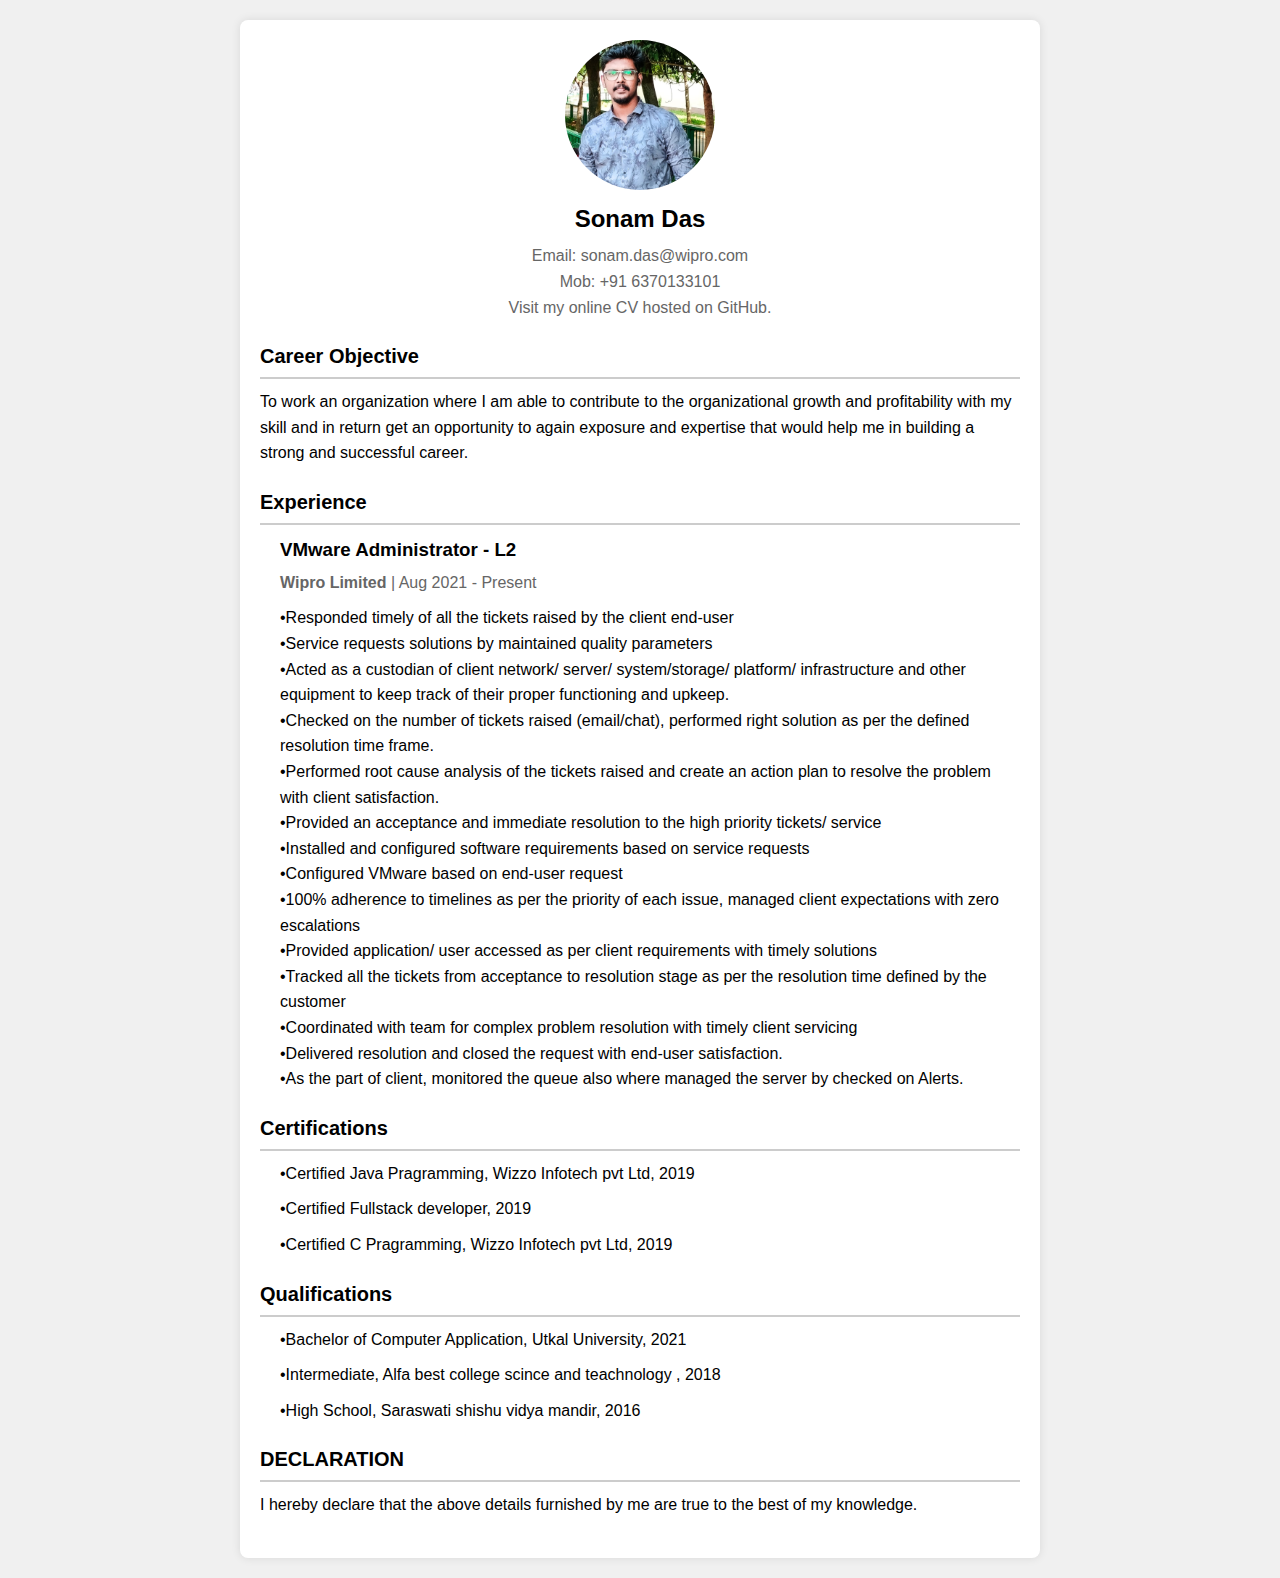
==== index.html @ 83467e9b "Add resume content" ====
<html>
<head>
    <title>My CV</title>
    <link rel="stylesheet" href="styles.css">
</head>
<body>
    <div class="container">
        <header>
            <div class="profile">
                <img src="photo.jpeg" alt="Profile Photo">
                <h1>Sonam Das</h1>
                <p>Email: sonam.das@wipro.com</p>
                <p>Mob: +91 6370133101</p>
                <p>Visit my online CV hosted on GitHub</a>.</p>
            </div>
        </header>
        
        <section class="career-objective">
            <h2>Career Objective</h2>
            <p>To work an organization where I am able to contribute to the organizational growth and profitability with my skill and in return get an opportunity to again exposure and expertise that would help me in building a strong and successful career.</p>
        </section>
       <section class="experience">
            <h2>Experience</h2>
            <ul>
                <li>
                    <h3>VMware Administrator - L2</h3>
                    <p><strong>Wipro Limited</strong> | Aug 2021 - Present</p>
                   
                </li>
                <p>•Responded timely of all the tickets raised by the client end-user</p>
                <p>•Service requests solutions by maintained quality parameters</p>
                <p>•Acted as a custodian of client network/ server/ system/storage/ platform/ infrastructure and other equipment to keep track of their proper functioning and upkeep.</p>
                <p>•Checked on the number of tickets raised (email/chat), performed right solution as per the defined resolution time frame.</p>
                <p>•Performed root cause analysis of the tickets raised and create an action plan to resolve the problem with client satisfaction.</p>
                <p>•Provided an acceptance and immediate resolution to the high priority tickets/ service</p>
                <p>•Installed and configured software requirements based on service requests</p>
                <p>•Configured VMware based on end-user request</p>
                <p>•100% adherence to timelines as per the priority of each issue,  managed client expectations with zero escalations</p>
                <p>•Provided application/ user accessed as per client requirements with timely solutions</p>
                <p>•Tracked all the tickets from acceptance to resolution stage as per the resolution time defined by the customer</p>
                <p>•Coordinated with  team for complex problem resolution with timely client servicing</p>
                <p>•Delivered resolution and closed the request with end-user satisfaction.</p>
                <p>•As the part of client, monitored the queue also where managed the server by checked on Alerts. </p>

            </ul>
        </section>        

        
        <section class="certifications">
            <h2>Certifications</h2>
            <ul>
                <li>•Certified Java Pragramming, Wizzo Infotech pvt Ltd, 2019</li>
               <li>•Certified Fullstack developer, 2019</li>
                <li>•Certified C Pragramming, Wizzo Infotech pvt Ltd, 2019</li>
                
            </ul>
        </section>
        
       <section class="qualifications">
            <h2>Qualifications</h2>
            <ul>
                <li>•Bachelor of Computer Application, Utkal University, 2021</li>
                <li>•Intermediate, Alfa best college scince and teachnology , 2018</li>
                <li>•High School, Saraswati shishu vidya mandir, 2016</li>
            </ul>
        </section>

	<section class="declaration">
		<h2>DECLARATION</h2>
		<p>I hereby declare that the above details furnished by me are true to the best of my knowledge.</p>
	 </section>


        
    </div>
 
</body>
</html>
---- styles.css ----
/* Reset default browser styles */
* {
    margin: 0;
    padding: 0;
    box-sizing: border-box;
}

/* Global styles */
body {
    font-family: Arial, sans-serif;
    line-height: 1.6;
    background-color: #f0f0f0;
    padding: 20px;
}

.container {
    max-width: 800px;
    margin: auto;
    background-color: #fff;
    padding: 20px;
    border-radius: 8px;
    box-shadow: 0 0 10px rgba(0, 0, 0, 0.1);
}

header {
    text-align: center;
    margin-bottom: 20px;
}

.profile img {
    width: 150px;
    height: 150px;
    border-radius: 50%;
    object-fit: cover;
    margin-bottom: 10px;
}

.profile h1 {
    font-size: 24px;
    margin-bottom: 5px;
}

.profile p {
    font-size: 16px;
    color: #666;
}

section {
    margin-bottom: 20px;
}

h2 {
    font-size: 20px;
    border-bottom: 2px solid #ccc;
    padding-bottom: 5px;
    margin-bottom: 10px;
}

ul {
    list-style-type: none;
    padding-left: 20px;
}

ul li {
    margin-bottom: 10px;
}

ul li h3 {
    margin-bottom: 5px;
}

ul li p {
    font-size: 16px;
    color: #666;
}
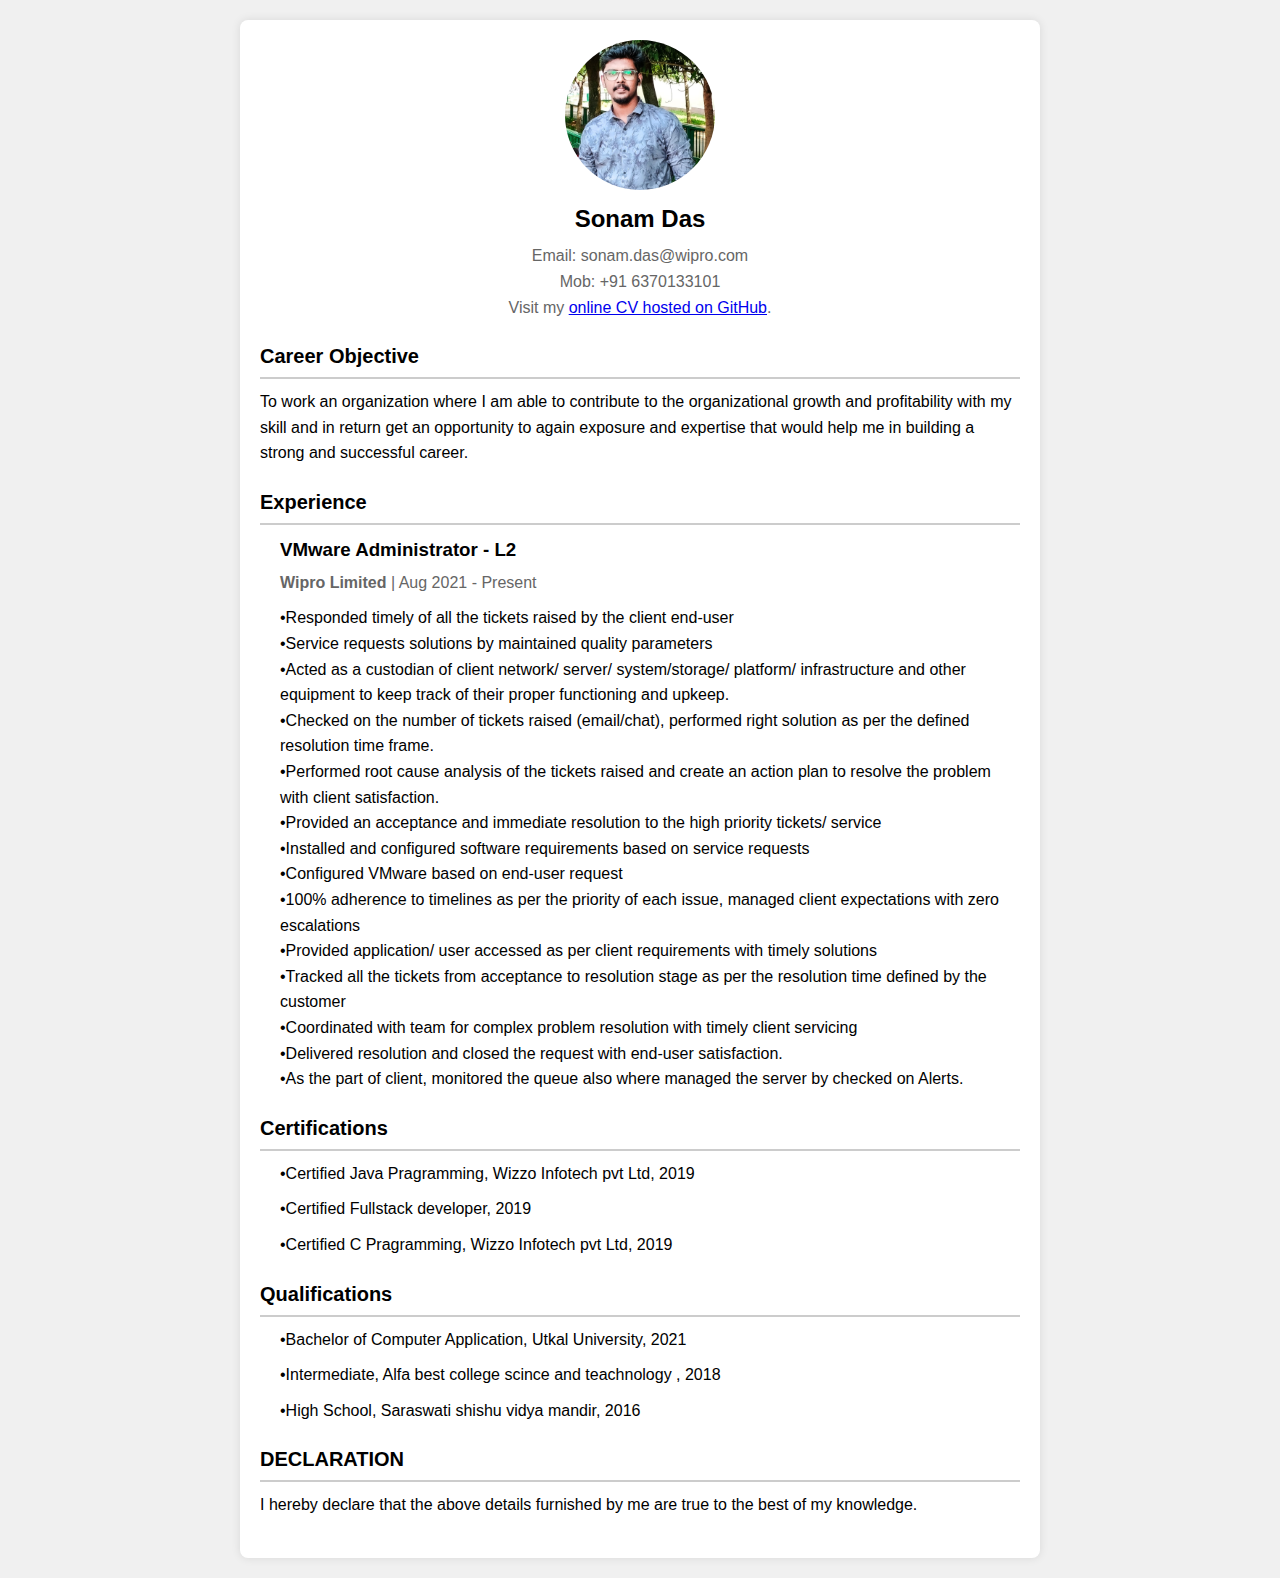
==== commit c5888a39: "Add resume" ====
--- a/index.html
+++ b/index.html
@@ -11,7 +11,7 @@
                 <h1>Sonam Das</h1>
                 <p>Email: sonam.das@wipro.com</p>
                 <p>Mob: +91 6370133101</p>
-                <p>Visit my online CV hosted on GitHub</a>.</p>
+                <p>Visit my <a href="https://sonam-web.github.io/sonam-das/">online CV hosted on GitHub</a>.</p>
             </div>
         </header>
         
